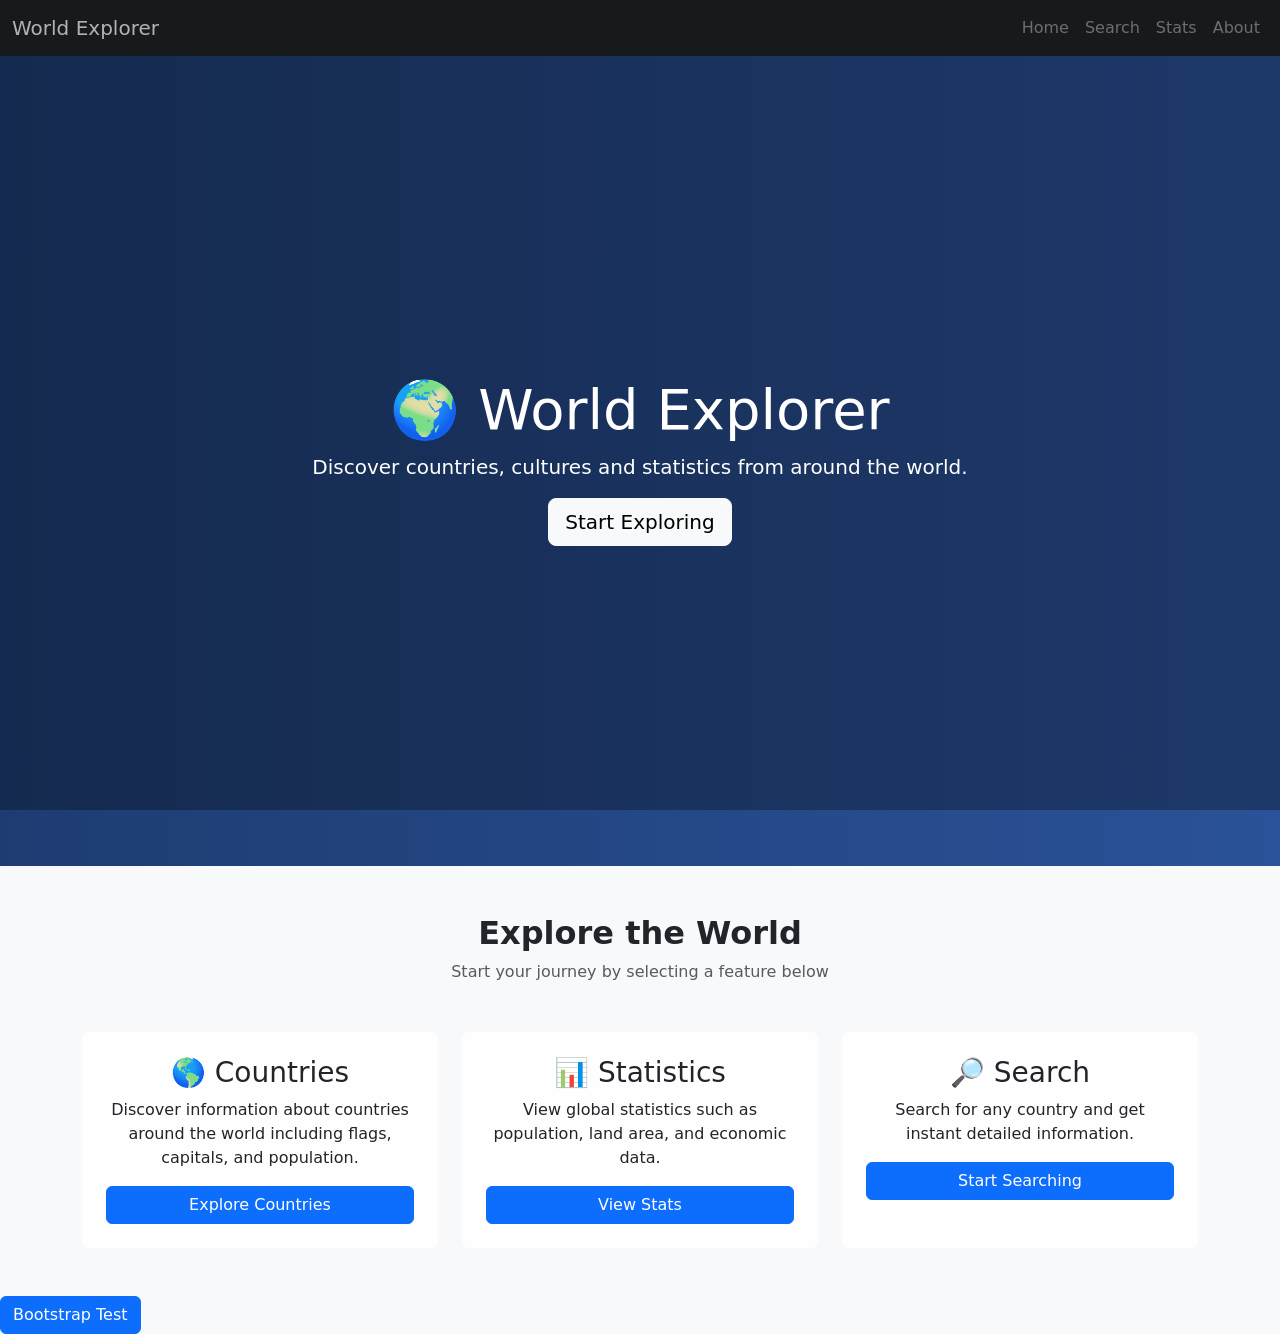
==== index.html @ 24a514c6 "Initial release: Project Phoenix World Explorer" ====
<!DOCTYPE html>
<html lang="en">
<head>
    
    <title>World Explorer</title>

<!--
    THE FOLLOWING LINKS 
            are the included in all html files
            so all PAGES of thus webSite are consistent
-->
    <meta name="viewport" content="width=device-width, initial-scale=1.0">
    <link href="https://cdn.jsdelivr.net/npm/bootstrap@5.3.3/dist/css/bootstrap.min.css" rel="stylesheet">
    <link rel="stylesheet" href="css/style.css">
   

</head>
<body>
<!--
    follow is the NAVBAR which is reused in all PAGES
-->
<nav class="navbar navbar-expand-lg navbar-dark bg-dark">
<div class="container-fluid">
    <a class="navbar-brand" href="index.html">World Explorer</a>

    <button class="navbar-toggler" type="button" data-bs-toggle="collapse" data-bs-target="#navMenu">
      <span class="navbar-toggler-icon"></span>
    </button>

    <div class="collapse navbar-collapse" id="navMenu">
      <ul class="navbar-nav ms-auto">
        <li class="nav-item"><a class="nav-link" href="index.html">Home</a></li>
        <li class="nav-item"><a class="nav-link" href="search.html">Search</a></li>
        <li class="nav-item"><a class="nav-link" href="stats.html">Stats</a></li>
        <li class="nav-item"><a class="nav-link" href="about.html">About</a></li>
      </ul>
    </div>
  </div>
</nav> 
<!--
        the Hero Section CSS
-->
<div class="hero text-center text-white d-flex align-items-center justify-content-center">
    <div>
        <h1 class="display-4">🌍 World Explorer</h1>
        <p class="lead">
            Discover countries, cultures and statistics from around the world.
        </p>

        <a href="search.html" class="btn btn-light btn-lg">
            Start Exploring
        </a>
    </div>
</div>

<!-- =============================== FEATURED EXPLORE SECTION ===============
            This section introduces main features of the World Explorer website -->

<section class="container py-5">

<!-- Section Title -->
<div class="text-center mb-5">
    <h2>Explore the World</h2>
    <p class="text-muted">
        Start your journey by selecting a feature below
    </p>
</div>

<!-- Cards Row -->
<div class="row g-4">

    <!-- Card 1: Countries -->

    <div class="col-md-4">
        <div class="card text-center p-4 h-100">

            <!-- Icon / Title -->
            <h3>🌎 Countries</h3>

            <!-- Description -->
            <p>
                Discover information about countries around the world including flags, capitals, and population.
            </p>

            <!-- Button -->
            <a href="search.html" class="btn btn-primary">
                Explore Countries
            </a>

        </div>
    </div>

    <!-- Card 2: Statistics -->
    <div class="col-md-4">
        <div class="card text-center p-4 h-100">

            <h3>📊 Statistics</h3>
            <p>
                View global statistics such as population, land area, and economic data.
            </p>

            <a href="stats.html" class="btn btn-primary">
                View Stats
            </a>

        </div>
    </div>

    <!-- Card 3: Search -->
    <div class="col-md-4">
        <div class="card text-center p-4 h-100">

            <h3>🔎 Search</h3>
            <p>
                Search for any country and get instant detailed information.
            </p>

            <a href="search.html" class="btn btn-primary">
                Start Searching
            </a>

        </div>
    </div>
    </div>
</section>
<!--
        END OF NAVBAR
===================================================================-->


<!----------------------------------------------------------------
    Following is Boostrap Testing
-->
        <button class="btn btn-primary">Bootstrap Test</button>
<!----------------------------------------------------------------
    The following link is inclusive in all html files
        so all PAGES of thus webSite are consistent.
-->
<script src="https://cdn.jsdelivr.net/npm/bootstrap@5.3.3/dist/js/bootstrap.bundle.min.js"></script>
</body>
</html>
---- css/style.css ----
.hero {
  height: 90vh;
  background: linear-gradient(to right, #1e3c72, #2a5298);
}

h1, h2 {
  font-weight: 600;
}
/*
        Update the card properties
*/
    .card {
        transition: 0.3s;
        background: rgba(255, 255, 255, 0.8);
        backdrop-filter: blur(10px);
        border: none;
}    
    .card:hover {
  transform: scale(1.05);
}

/*
        Update the Hero Section
*/
/* .hero {
    height: 90vh;
    background: linear-gradient(135deg, #1e3c72, #2a5298, #00c6ff);
    background-size: 200% 200%;
    animation: gradientMove 8s ease infinite;
    display: flex;
    align-items: center;
    justify-content: center;
    text-align: center;
    color: white;
} */
/* ============================
   RESPONSIVE HERO SECTION
   Works across all devices
============================= */

.hero {
    min-height: 90vh;   /* allows growth on small screens */
    display: flex;
    align-items: center;
    justify-content: center;
    text-align: center;
    padding: 60px 20px; /* prevents text touching edges on phones */
}
.hero::before {
    content: "";
    position: absolute;
    top: 0;
    left: 0;
    width: 100%;
    height: 90vh;
    background: rgba(0, 0, 0, 0.3);
    z-index: 1;
}

.hero > div {
    position: relative;
    z-index: 2;
}
/*
    end of Hero Section 
*/
body
{
    background-color: #f8f9fa;
}
/*
        upgrade homePage
*/
@keyframes gradientMove {
  0% { background-position: 0% 50%; }
  50% { background-position: 100% 50%; }
  100% { background-position: 0% 50%; }
}
/*
    Button Animation
*/
  button, .btn {
    transition: all 0.3s ease;
}

button:hover, .btn:hover {
    transform: translateY(-3px);
    box-shadow: 0 8px 20px rgba(0,0,0,0.2);
}
/* button {
  transition: 0.3s;
}
/* =========================================
   FEATURE SECTION ENHANCEMENTS
   Improves spacing and hover effect
========================================= */

.card {
    transition: all 0.3s ease;
}

/* Hover effect for feature cards */
.card:hover {
    transform: translateY(-8px);
}
/* ============================
   MOBILE OPTIMIZATION
============================= */

@media (max-width: 768px) {

    .hero h1 {
        font-size: 2.5rem;
    }

    .hero p {
        font-size: 1.1rem;
    }
}
/* ============================
   SEARCH RESULT CARDS
============================= */

.card img {
    border-radius: 8px;
}
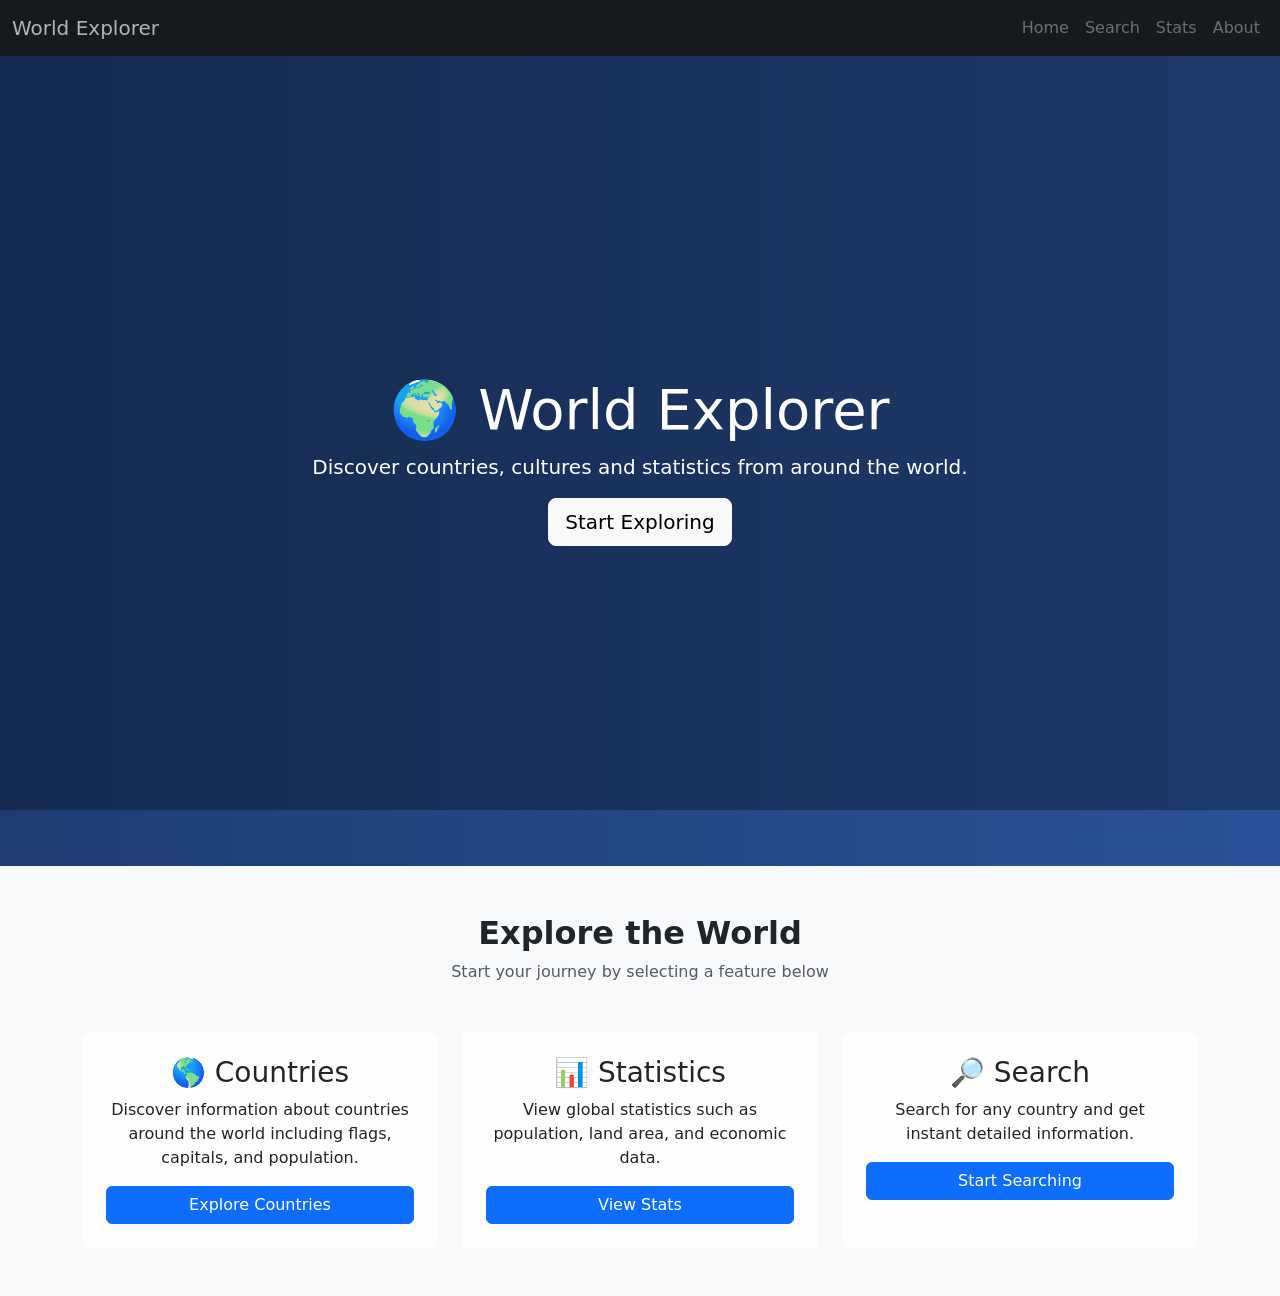
==== commit 55359e47: "updated homepage layout" ====
--- a/index.html
+++ b/index.html
@@ -123,15 +123,7 @@
     </div>
     </div>
 </section>
-<!--
-        END OF NAVBAR
-===================================================================-->
 
-
-<!----------------------------------------------------------------
-    Following is Boostrap Testing
--->
-        <button class="btn btn-primary">Bootstrap Test</button>
 <!----------------------------------------------------------------
     The following link is inclusive in all html files
         so all PAGES of thus webSite are consistent.
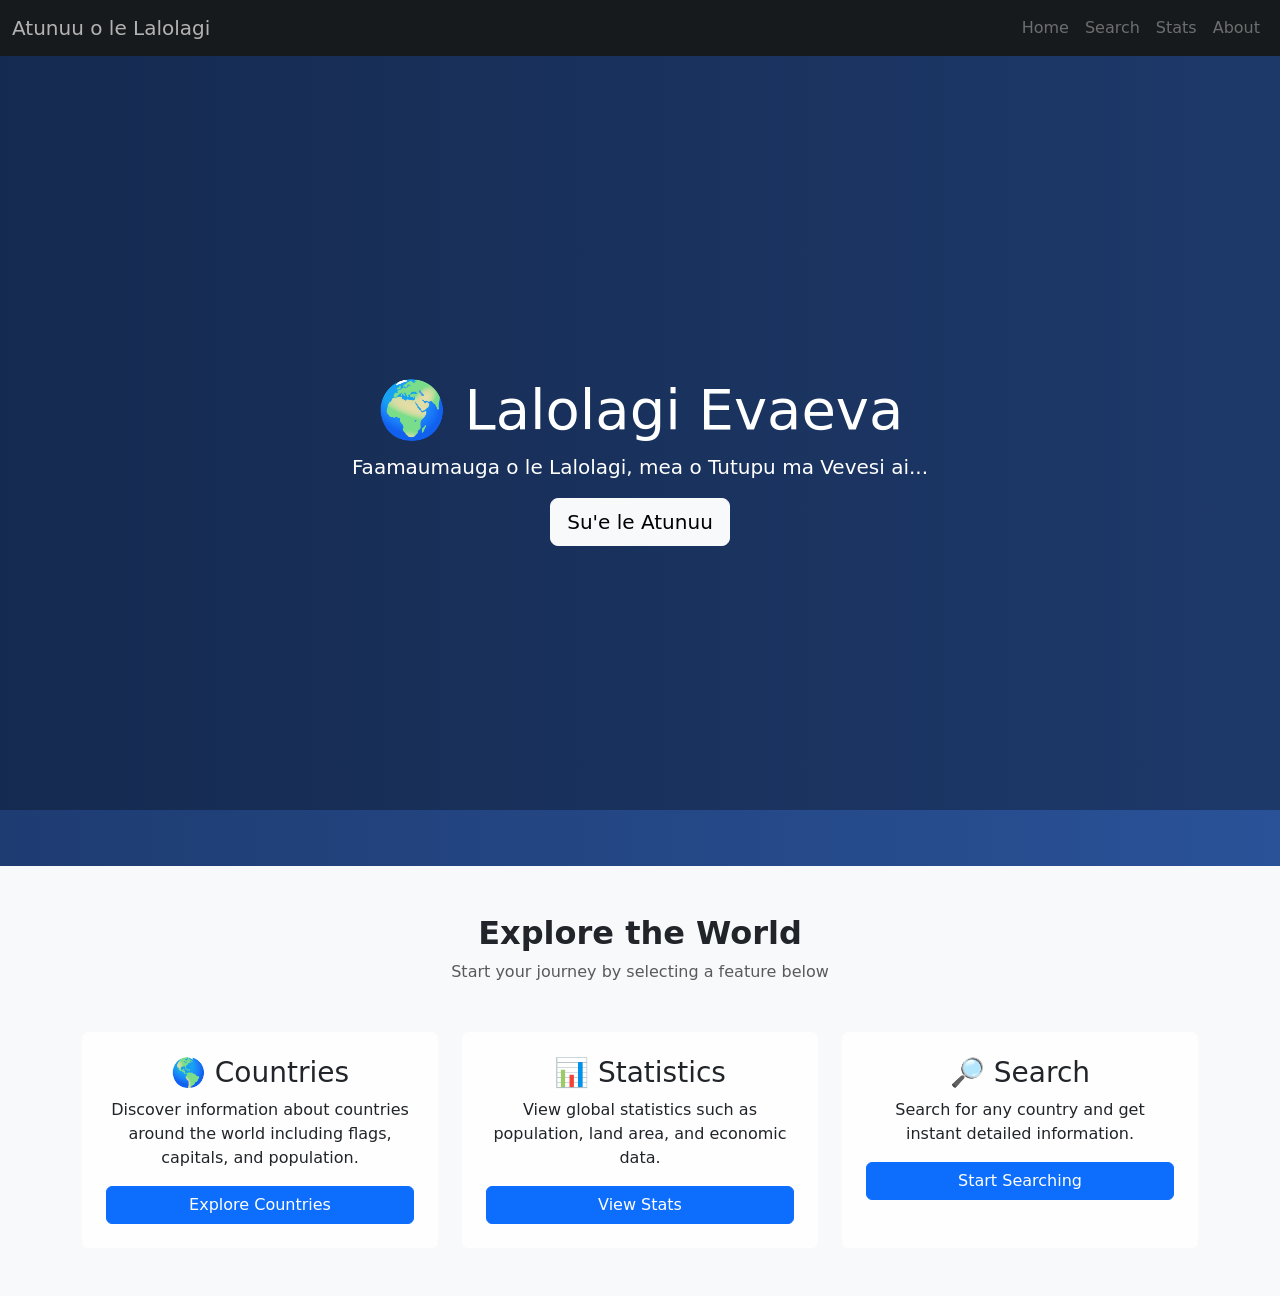
==== commit fa8b652b: "updated index.html newVersion" ====
--- a/index.html
+++ b/index.html
@@ -21,7 +21,7 @@
 -->
 <nav class="navbar navbar-expand-lg navbar-dark bg-dark">
 <div class="container-fluid">
-    <a class="navbar-brand" href="index.html">World Explorer</a>
+    <a class="navbar-brand" href="index.html">Atunuu o le Lalolagi</a> 
 
     <button class="navbar-toggler" type="button" data-bs-toggle="collapse" data-bs-target="#navMenu">
       <span class="navbar-toggler-icon"></span>
@@ -42,13 +42,13 @@
 -->
 <div class="hero text-center text-white d-flex align-items-center justify-content-center">
     <div>
-        <h1 class="display-4">🌍 World Explorer</h1>
+        <h1 class="display-4">🌍 Lalolagi Evaeva</h1>
         <p class="lead">
-            Discover countries, cultures and statistics from around the world.
+            Faamaumauga o le Lalolagi, mea o Tutupu ma Vevesi ai...
         </p>
 
         <a href="search.html" class="btn btn-light btn-lg">
-            Start Exploring
+            Su'e le Atunuu
         </a>
     </div>
 </div>
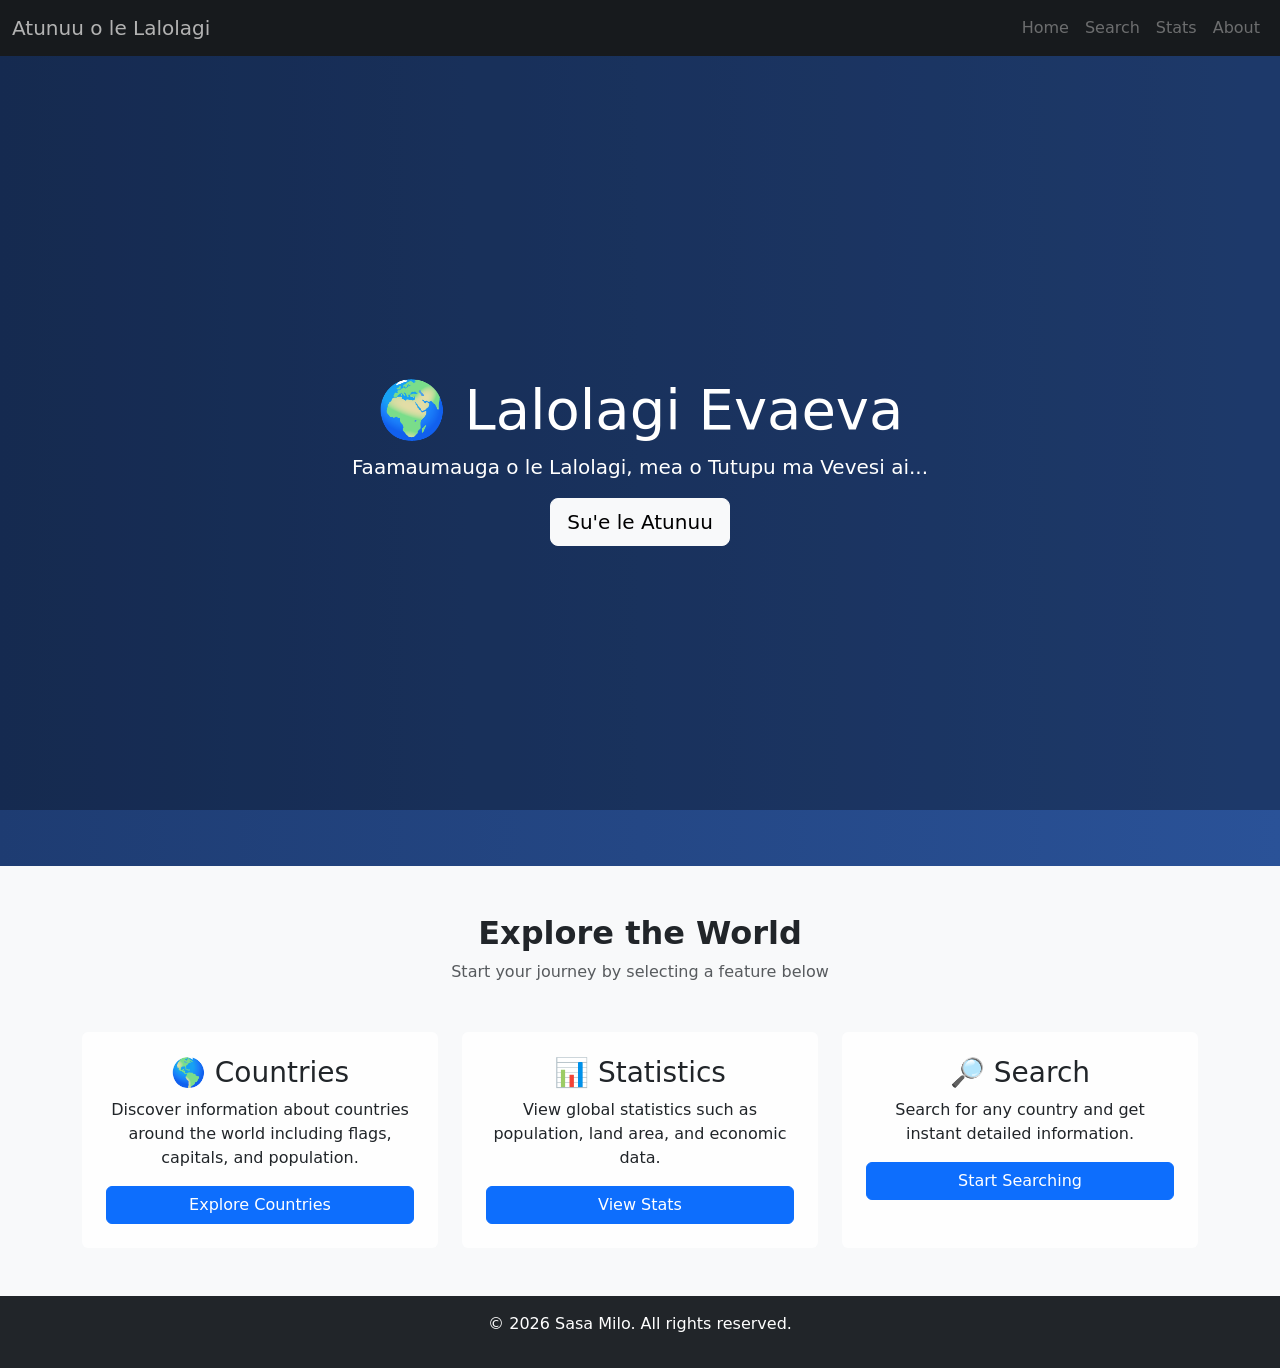
==== commit f48c21e3: "new Updates for HomePage" ====
--- a/index.html
+++ b/index.html
@@ -123,7 +123,10 @@
     </div>
     </div>
 </section>
-
+<!------------------------------ FOOTER SECTION ------------------------------>
+<footer class="bg-dark text-white text-center py-3">
+    <p>&copy; 2026 Sasa Milo. All rights reserved.</p>
+</footer>
 <!----------------------------------------------------------------
     The following link is inclusive in all html files
         so all PAGES of thus webSite are consistent.
--- a/css/style.css
+++ b/css/style.css
@@ -18,21 +18,6 @@
     .card:hover {
   transform: scale(1.05);
 }
-
-/*
-        Update the Hero Section
-*/
-/* .hero {
-    height: 90vh;
-    background: linear-gradient(135deg, #1e3c72, #2a5298, #00c6ff);
-    background-size: 200% 200%;
-    animation: gradientMove 8s ease infinite;
-    display: flex;
-    align-items: center;
-    justify-content: center;
-    text-align: center;
-    color: white;
-} */
 /* ============================
    RESPONSIVE HERO SECTION
    Works across all devices
@@ -125,3 +110,4 @@
     border-radius: 8px;
 }
 
+
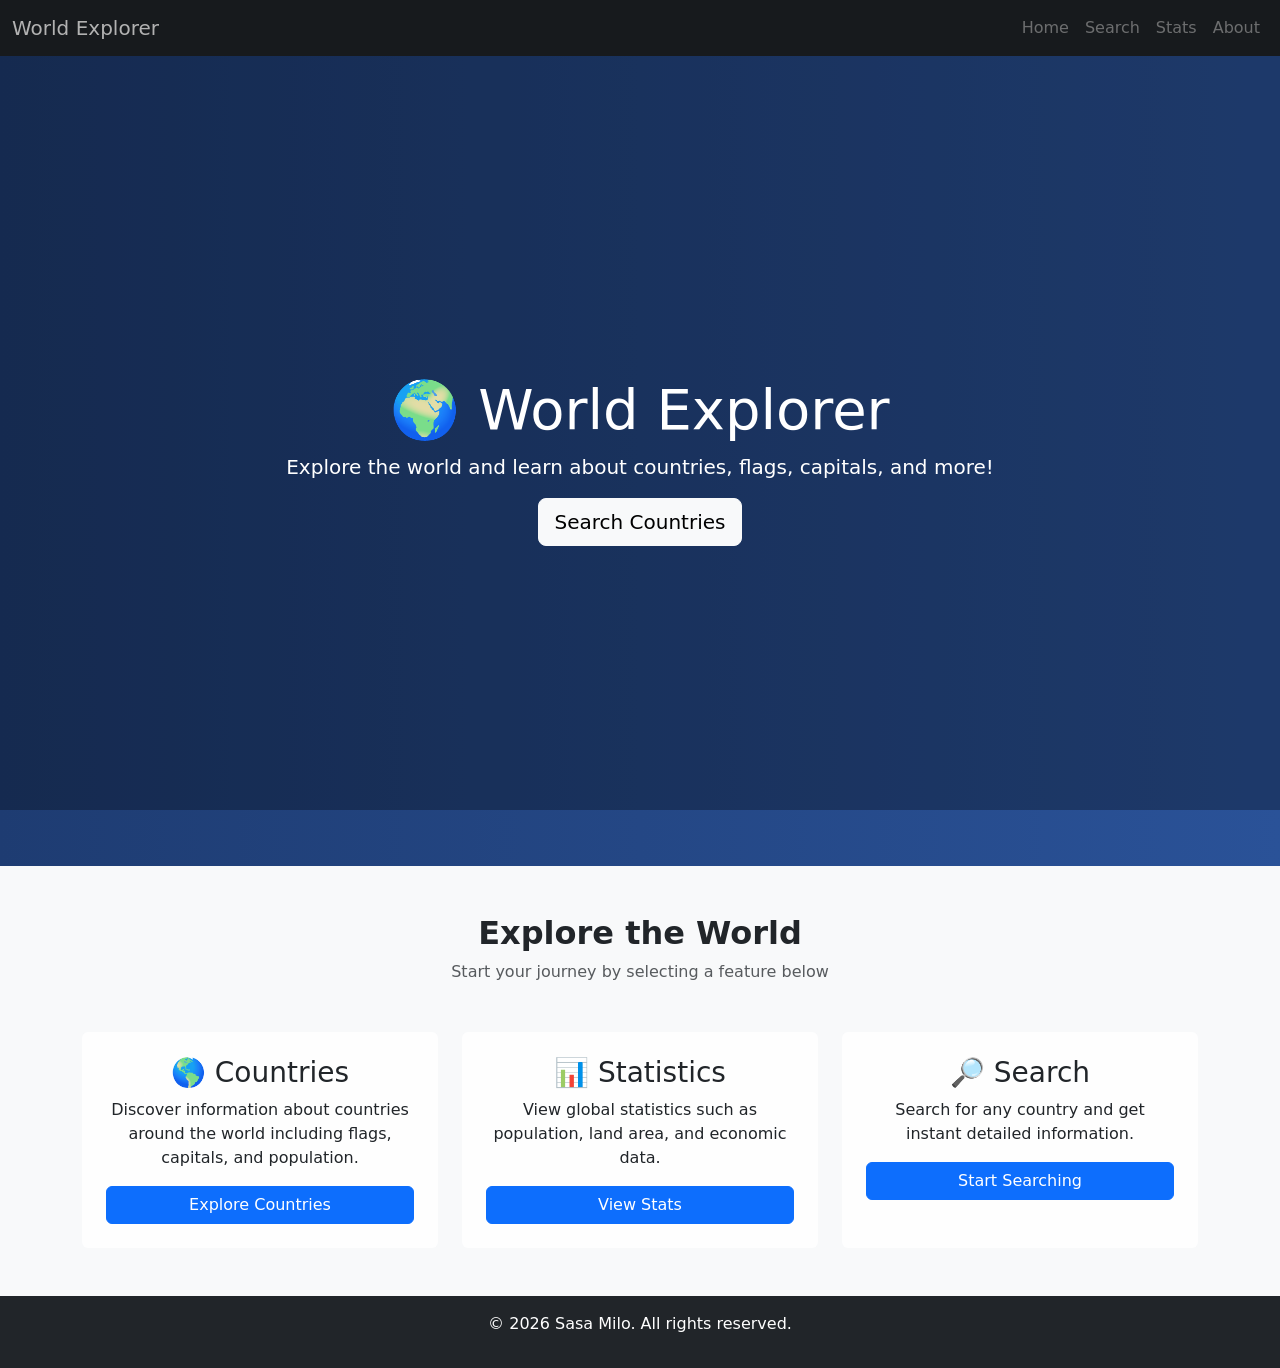
==== commit a7e29eef: "Update new Changes" ====
--- a/index.html
+++ b/index.html
@@ -21,7 +21,7 @@
 -->
 <nav class="navbar navbar-expand-lg navbar-dark bg-dark">
 <div class="container-fluid">
-    <a class="navbar-brand" href="index.html">Atunuu o le Lalolagi</a> 
+    <a class="navbar-brand" href="index.html">World Explorer</a> 
 
     <button class="navbar-toggler" type="button" data-bs-toggle="collapse" data-bs-target="#navMenu">
       <span class="navbar-toggler-icon"></span>
@@ -42,13 +42,13 @@
 -->
 <div class="hero text-center text-white d-flex align-items-center justify-content-center">
     <div>
-        <h1 class="display-4">🌍 Lalolagi Evaeva</h1>
+        <h1 class="display-4">🌍 World Explorer</h1>
         <p class="lead">
-            Faamaumauga o le Lalolagi, mea o Tutupu ma Vevesi ai...
+            Explore the world and learn about countries, flags, capitals, and more!
         </p>
 
         <a href="search.html" class="btn btn-light btn-lg">
-            Su'e le Atunuu
+            Search Countries
         </a>
     </div>
 </div>
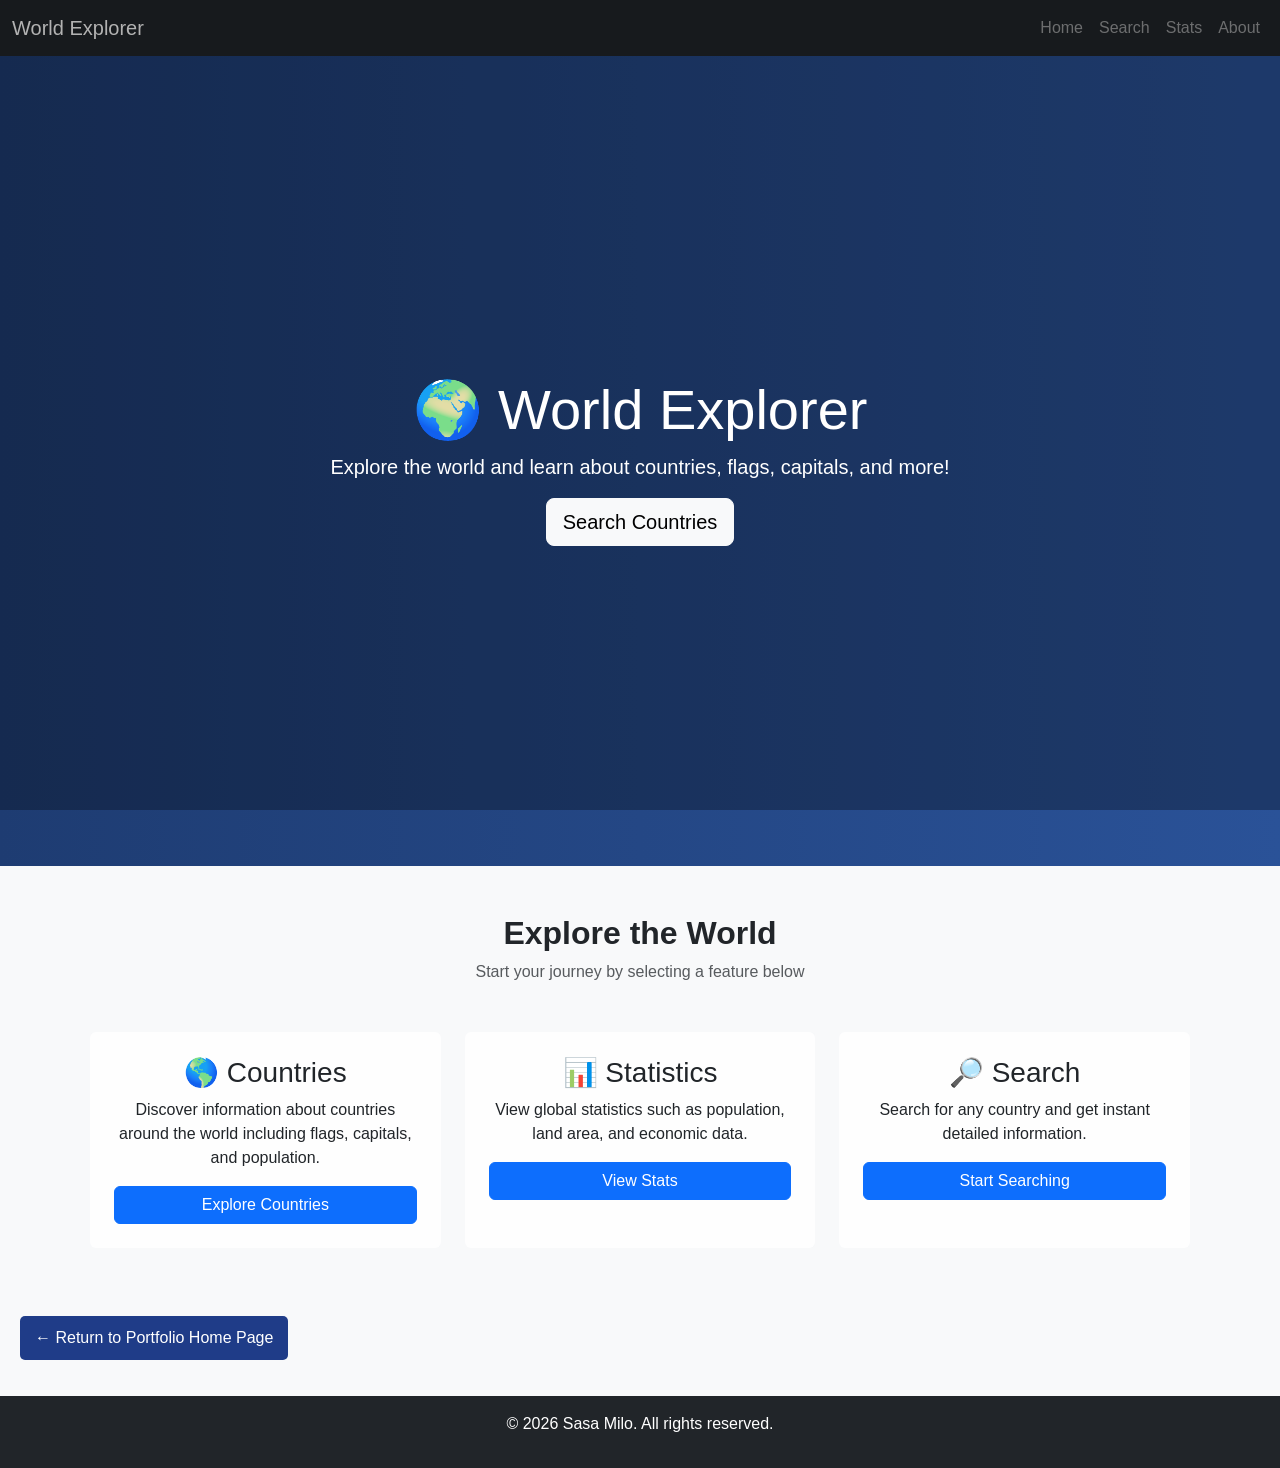
==== commit b72a45e9: "Add Bootstrap Country Details Modal" ====
--- a/index.html
+++ b/index.html
@@ -16,6 +16,24 @@
 
 </head>
 <body>
+    <!-- CSS-->
+<style>
+body { font-family: sans-serif; margin: 0; }
+
+.home-link {
+    display: inline-block;
+    margin: 20px;
+    padding: 10px 15px;
+    background-color: #1f3c88;
+    color: white;
+    text-decoration: none;
+    border-radius: 5px;
+}
+
+.home-link:hover {
+    background-color: #2d5bc4;
+}
+</style>
 <!--
     follow is the NAVBAR which is reused in all PAGES
 -->
@@ -122,7 +140,15 @@
         </div>
     </div>
     </div>
-</section>
+</section> 
+         <!-- Link to return to the main portfolio page 
+      at bottom of page (WorldExplorer MainPage)-->
+<p>
+    <a class="home-link" href="../SasaPortfolio/index.html">
+        ← Return to Portfolio Home Page
+    </a>
+</p>
+
 <!------------------------------ FOOTER SECTION ------------------------------>
 <footer class="bg-dark text-white text-center py-3">
     <p>&copy; 2026 Sasa Milo. All rights reserved.</p>
--- a/css/style.css
+++ b/css/style.css
@@ -109,5 +109,34 @@
 .card img {
     border-radius: 8px;
 }
+/*--------------------------------------------
+    new Modifications
+----------------------------------------------*/
+body {
+    font-family: sans-serif;
+    margin: 0;
+}
 
+.container {
+    padding: 20px;
+}
 
+#searchBox {
+    width: 300px;
+    padding: 10px;
+    margin-bottom: 20px;
+}
+
+.home-link {
+    display: inline-block;
+    margin: 20px 0;
+    padding: 10px 15px;
+    background-color: #1f3c88;
+    color: white;
+    text-decoration: none;
+    border-radius: 5px;
+}
+
+.home-link:hover {
+    background-color: #2d5bc4;
+}
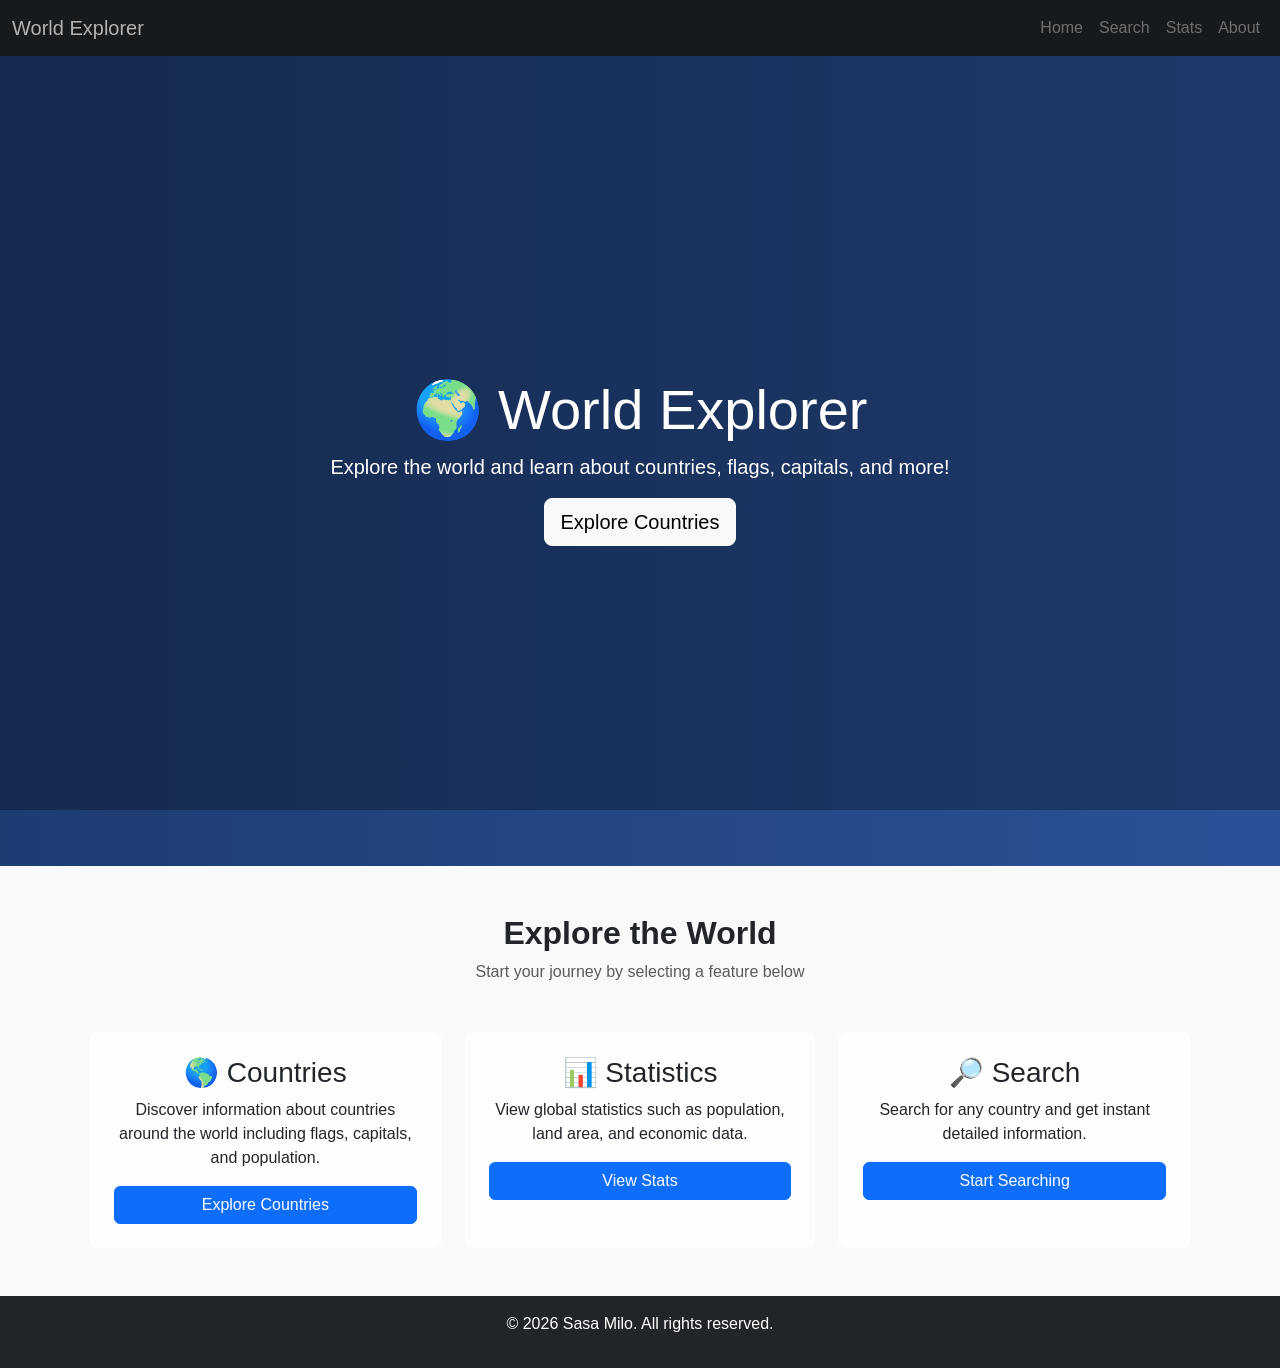
==== commit b9e5b67f: "Updates World Explorer Project" ====
--- a/index.html
+++ b/index.html
@@ -65,8 +65,8 @@
             Explore the world and learn about countries, flags, capitals, and more!
         </p>
 
-        <a href="search.html" class="btn btn-light btn-lg">
-            Search Countries
+        <a href="countries.html" class="btn btn-light btn-lg">
+            Explore Countries
         </a>
     </div>
 </div>
@@ -101,7 +101,7 @@
             </p>
 
             <!-- Button -->
-            <a href="search.html" class="btn btn-primary">
+            <a href="countries.html" class="btn btn-primary">
                 Explore Countries
             </a>
 
@@ -143,11 +143,11 @@
 </section> 
          <!-- Link to return to the main portfolio page 
       at bottom of page (WorldExplorer MainPage)-->
-<p>
+<!-- <p>
     <a class="home-link" href="../SasaPortfolio/index.html">
         ← Return to Portfolio Home Page
     </a>
-</p>
+</p> -->
 
 <!------------------------------ FOOTER SECTION ------------------------------>
 <footer class="bg-dark text-white text-center py-3">
--- a/css/style.css
+++ b/css/style.css
@@ -140,3 +140,34 @@
 .home-link:hover {
     background-color: #2d5bc4;
 }
+/* =====================================
+   COUNTRY CARD ENHANCEMENT
+   Applies only to countries.html
+===================================== */
+
+.country-card {
+    height: 100%;
+    border-radius: 15px;
+    overflow: hidden;
+}
+
+
+.country-card:hover {
+    transform: translateY(-8px);
+}
+
+
+/* Keep country flags consistent */
+
+/* =====================================
+   COUNTRY FLAG DISPLAY
+===================================== */
+
+.country-flag {
+
+    height: 160px;
+    width: 100%;
+    object-fit: contain;
+    padding: 10px;
+
+}
